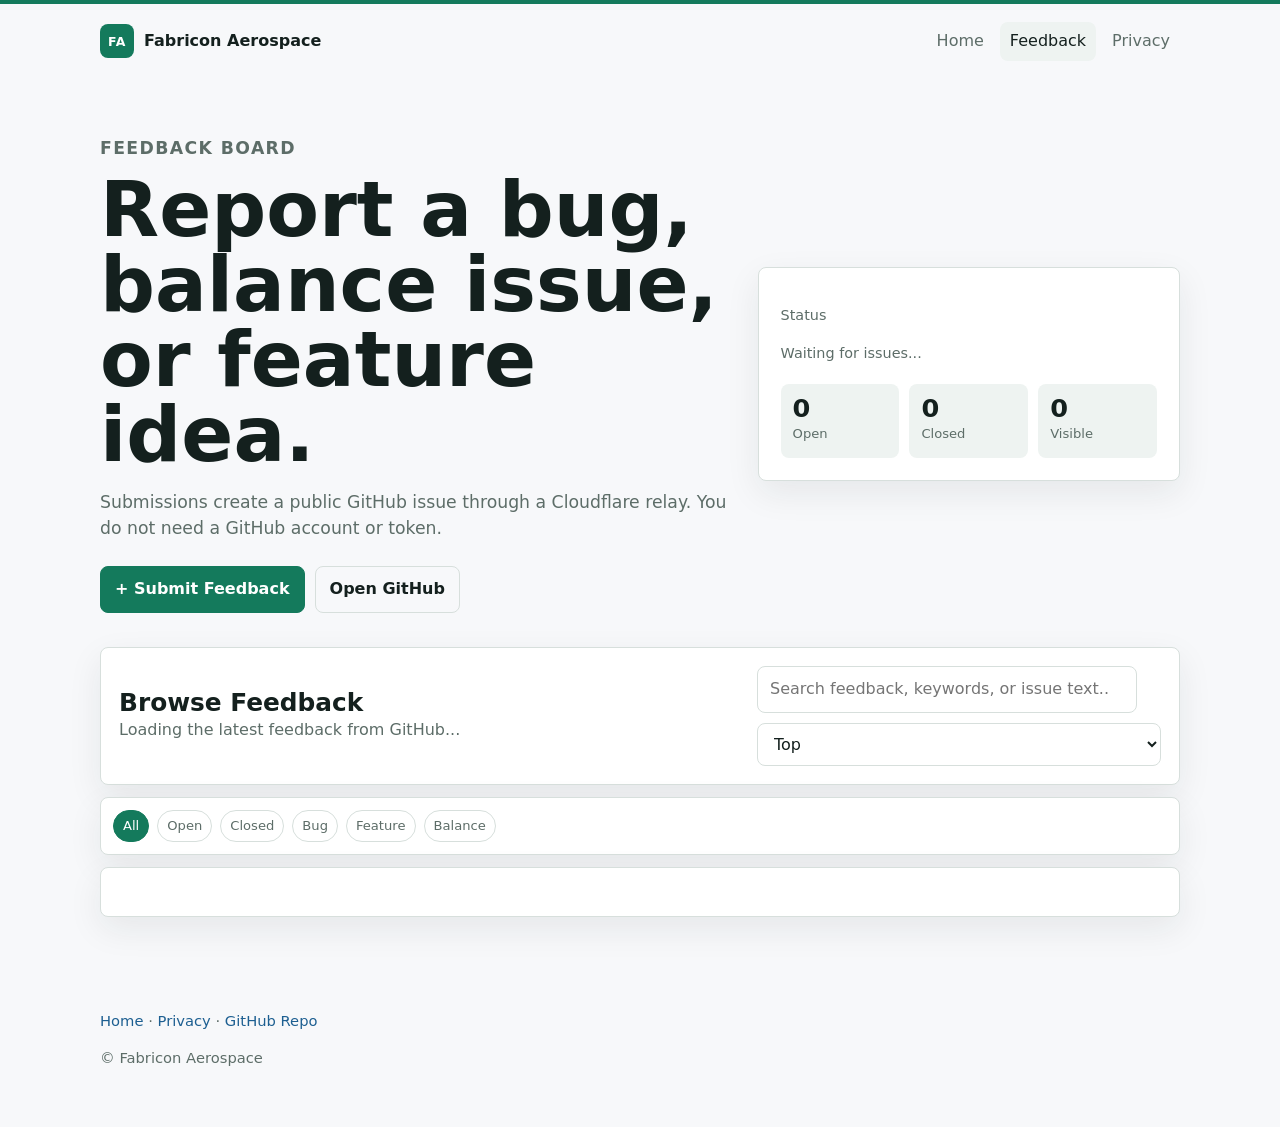
==== feedback.html @ 887889d0 "Add public feedback relay" ====
<!doctype html>
<html lang="en">
<head>
  <meta charset="utf-8" />
  <meta name="viewport" content="width=device-width, initial-scale=1" />
  <title>Feedback - Fabricon Aerospace</title>
  <meta name="description" content="Browse and submit feature requests, balance feedback, and bug reports for Fabricon Aerospace." />
  <meta name="feedback-submit-endpoint" content="https://fabricon-feedback-submit.michael-d-williams13.workers.dev/submit-feedback" />
  <meta property="og:title" content="Fabricon Aerospace Feedback" />
  <meta property="og:description" content="Browse and submit feature requests, balance feedback, and bug reports for Fabricon Aerospace." />
  <link rel="icon" type="image/svg+xml" href="assets/icon.svg" />
  <link rel="stylesheet" href="assets/styles.css" />
</head>
<body>
  <header class="site-header">
    <a class="brand" href="index.html" aria-label="Fabricon Aerospace home">
      <span class="brand-mark">FA</span>
      <span>Fabricon Aerospace</span>
    </a>
    <nav aria-label="Primary">
      <a href="index.html">Home</a>
      <a href="feedback.html" class="active">Feedback</a>
      <a href="privacy.html">Privacy</a>
    </nav>
  </header>

  <main>
    <section class="hero hero-feedback">
      <div class="hero-copy">
        <p class="eyebrow">Feedback board</p>
        <h1>Report a bug, balance issue, or feature idea.</h1>
        <p>
          Submissions create a public GitHub issue through a Cloudflare relay.
          You do not need a GitHub account or token.
        </p>
        <div class="hero-actions">
          <button id="submit-btn" class="btn primary">+ Submit Feedback</button>
          <a class="btn ghost" href="https://github.com/sankofa06/FabriconFeedback/issues" target="_blank" rel="noopener">Open GitHub</a>
        </div>
      </div>
      <aside class="hero-panel">
        <p class="panel-kicker">Status</p>
        <span id="summary-state" class="hero-panel-note">Waiting for issues...</span>
        <div class="summary-grid" aria-label="Feedback summary">
          <div><strong id="open-count">0</strong><span>Open</span></div>
          <div><strong id="closed-count">0</strong><span>Closed</span></div>
          <div><strong id="visible-count">0</strong><span>Visible</span></div>
        </div>
      </aside>
    </section>

    <section class="toolbar surface">
      <div>
        <h2>Browse Feedback</h2>
        <p id="results-copy">Loading the latest feedback from GitHub...</p>
      </div>
      <div class="toolbar-controls">
        <input
          id="search-input"
          type="search"
          placeholder="Search feedback, keywords, or issue text..."
          aria-label="Search feedback"
        />
        <select id="sort-select" aria-label="Sort feedback">
          <option value="top">Top</option>
          <option value="newest">Newest</option>
          <option value="comments">Most discussed</option>
        </select>
      </div>
    </section>

    <section class="surface filters" aria-label="Feedback filters">
      <button class="filter-chip active" data-filter="all">All</button>
      <button class="filter-chip" data-filter="open">Open</button>
      <button class="filter-chip" data-filter="closed">Closed</button>
      <button class="filter-chip" data-filter="bug">Bug</button>
      <button class="filter-chip" data-filter="enhancement">Feature</button>
      <button class="filter-chip" data-filter="balance">Balance</button>
    </section>

    <section class="surface issue-surface">
      <div id="banner" role="status" aria-live="polite"></div>
      <ul id="issue-list" aria-live="polite"></ul>
    </section>

    <dialog id="feedback-modal">
      <form id="feedback-form" method="dialog">
        <div class="modal-head">
          <h2 id="modal-title">Submit Feedback</h2>
          <button type="button" id="modal-close" class="icon-btn" aria-label="Close">×</button>
        </div>
        <label>
          Type
          <select id="issue-type">
            <option value="bug">Bug Report</option>
            <option value="feature">Feature Request</option>
            <option value="improvement">Improvement</option>
          </select>
        </label>
        <label>
          Title
          <input type="text" id="issue-title" required maxlength="200" placeholder="Brief description..." />
        </label>
        <label>
          Details
          <textarea id="issue-body" rows="5" placeholder="Steps to reproduce, expected result, balance concern, or feature details..."></textarea>
        </label>
        <label class="feedback-honeypot" aria-hidden="true">
          Website
          <input type="text" id="feedback-website" tabindex="-1" autocomplete="off" />
        </label>
        <p id="modal-error" role="alert"></p>
        <div class="modal-actions">
          <button type="button" id="modal-cancel" class="btn ghost">Cancel</button>
          <button type="submit" id="modal-submit" class="btn primary">Submit</button>
        </div>
      </form>
    </dialog>
  </main>

  <footer>
    <p>
      <a href="index.html">Home</a> ·
      <a href="privacy.html">Privacy</a> ·
      <a id="repo-link" href="#" target="_blank" rel="noopener">GitHub Repo</a>
    </p>
    <p>© Fabricon Aerospace</p>
  </footer>
  <script src="assets/feedback.js" defer></script>
</body>
</html>
---- assets/styles.css ----
:root {
  --bg: #f7f8fa;
  --surface: #ffffff;
  --surface-muted: #eef3f1;
  --text: #14201e;
  --muted: #5d6d68;
  --border: #d7dfdc;
  --accent: #147a5c;
  --accent-strong: #0f513f;
  --blue: #1d5f91;
  --success: #21724f;
  --error: #b42318;
  --shadow: 0 12px 34px rgba(22, 35, 32, 0.08);
  --radius: 8px;
  --max-w: 1120px;
}

@media (prefers-color-scheme: dark) {
  :root {
    --bg: #101416;
    --surface: #171d20;
    --surface-muted: #20292b;
    --text: #edf4f1;
    --muted: #a9b8b3;
    --border: #2d393b;
    --accent: #4bd39e;
    --accent-strong: #9af0c7;
    --blue: #7dbdf0;
    --success: #72d4a2;
    --error: #ff9b8e;
    --shadow: 0 16px 44px rgba(0, 0, 0, 0.28);
  }
}

* { box-sizing: border-box; }

html, body {
  margin: 0;
  min-height: 100%;
  background: var(--bg);
  color: var(--text);
  font-family: Inter, ui-sans-serif, system-ui, -apple-system, BlinkMacSystemFont, "Segoe UI", sans-serif;
  font-size: 16px;
  line-height: 1.55;
  -webkit-font-smoothing: antialiased;
}

body {
  border-top: 4px solid var(--accent);
}

a {
  color: var(--blue);
  text-decoration: none;
}

a:hover { text-decoration: underline; }

button,
input,
select,
textarea {
  font: inherit;
}

.site-header {
  max-width: var(--max-w);
  margin: 0 auto;
  padding: 18px 20px;
  display: flex;
  align-items: center;
  justify-content: space-between;
  gap: 18px;
}

.brand {
  display: inline-flex;
  align-items: center;
  gap: 10px;
  color: var(--text);
  font-weight: 750;
}

.brand-mark {
  width: 34px;
  height: 34px;
  border-radius: var(--radius);
  display: inline-flex;
  align-items: center;
  justify-content: center;
  background: var(--accent);
  color: #fff;
  font-size: 0.78rem;
  letter-spacing: 0.06em;
}

nav {
  display: flex;
  align-items: center;
  gap: 6px;
  flex-wrap: wrap;
}

nav a {
  color: var(--muted);
  padding: 7px 10px;
  border-radius: var(--radius);
}

nav a.active,
nav a:hover {
  color: var(--text);
  background: var(--surface-muted);
  text-decoration: none;
}

main {
  max-width: var(--max-w);
  margin: 0 auto;
  padding: 0 20px 56px;
}

.hero {
  min-height: 430px;
  display: grid;
  grid-template-columns: minmax(0, 1.2fr) minmax(280px, 0.8fr);
  gap: 24px;
  align-items: center;
  padding: 56px 0 34px;
}

.hero-feedback {
  min-height: 340px;
}

.hero-copy h1 {
  max-width: 760px;
  margin: 10px 0 16px;
  font-size: clamp(2.2rem, 6vw, 4.8rem);
  line-height: 0.98;
  letter-spacing: 0;
}

.hero-copy p {
  max-width: 680px;
  margin: 0;
  color: var(--muted);
  font-size: 1.08rem;
}

.eyebrow {
  display: inline-flex;
  align-items: center;
  gap: 8px;
  margin: 0;
  color: var(--accent-strong);
  font-size: 0.78rem;
  font-weight: 760;
  letter-spacing: 0.08em;
  text-transform: uppercase;
}

.hero-actions,
.pill-row,
.toolbar-controls,
.modal-actions {
  display: flex;
  align-items: center;
  flex-wrap: wrap;
  gap: 10px;
}

.hero-actions {
  margin-top: 24px;
}

.btn {
  border: 1px solid var(--border);
  border-radius: var(--radius);
  background: var(--surface);
  color: var(--text);
  padding: 10px 14px;
  font-weight: 680;
  cursor: pointer;
  box-shadow: none;
}

.btn:hover {
  border-color: var(--accent);
  text-decoration: none;
}

.btn.primary {
  background: var(--accent);
  border-color: var(--accent);
  color: #fff;
}

.btn.ghost {
  background: transparent;
}

.pill-row {
  margin-top: 18px;
}

.pill,
.filter-chip,
.issue-state,
.reaction {
  border-radius: 999px;
  border: 1px solid var(--border);
  background: var(--surface);
  color: var(--muted);
  padding: 5px 9px;
  font-size: 0.82rem;
}

.hero-panel,
.surface,
.feature-card,
.cta-band,
dialog {
  background: var(--surface);
  border: 1px solid var(--border);
  border-radius: var(--radius);
  box-shadow: var(--shadow);
}

.hero-panel {
  padding: 22px;
}

.panel-kicker,
.hero-panel-note {
  color: var(--muted);
  font-size: 0.9rem;
}

.steps {
  margin: 14px 0 0;
  padding-left: 22px;
}

.steps li + li {
  margin-top: 10px;
}

.summary-grid {
  display: grid;
  grid-template-columns: repeat(3, 1fr);
  gap: 10px;
  margin-top: 18px;
}

.summary-grid div {
  padding: 12px;
  background: var(--surface-muted);
  border-radius: var(--radius);
}

.summary-grid strong {
  display: block;
  font-size: 1.6rem;
  line-height: 1;
}

.summary-grid span {
  color: var(--muted);
  font-size: 0.82rem;
}

.section {
  padding: 34px 0;
}

.section-heading {
  margin-bottom: 16px;
}

.section-heading h2,
.cta-band h2,
.toolbar h2 {
  margin: 6px 0 0;
  font-size: 1.55rem;
  line-height: 1.15;
}

.feature-grid {
  display: grid;
  grid-template-columns: repeat(3, 1fr);
  gap: 14px;
}

.feature-card {
  padding: 20px;
}

.feature-card h3 {
  margin: 0 0 8px;
}

.feature-card p {
  margin: 0;
  color: var(--muted);
}

.cta-band {
  margin-top: 12px;
  padding: 24px;
  display: flex;
  align-items: center;
  justify-content: space-between;
  gap: 18px;
}

.toolbar {
  margin-bottom: 12px;
  padding: 18px;
  display: flex;
  align-items: center;
  justify-content: space-between;
  gap: 16px;
}

.toolbar h2,
.toolbar p {
  margin: 0;
}

.toolbar p {
  color: var(--muted);
}

input,
select,
textarea {
  width: 100%;
  border: 1px solid var(--border);
  border-radius: var(--radius);
  background: var(--surface);
  color: var(--text);
  padding: 10px 12px;
}

.toolbar input[type="search"] {
  width: min(380px, 100%);
}

.filters {
  margin-bottom: 12px;
  padding: 12px;
  display: flex;
  flex-wrap: wrap;
  gap: 8px;
}

.filter-chip {
  cursor: pointer;
}

.filter-chip.active {
  background: var(--accent);
  border-color: var(--accent);
  color: #fff;
}

.issue-surface {
  padding: 12px;
}

#banner {
  min-height: 24px;
  color: var(--muted);
  padding: 8px;
}

#banner.error,
#modal-error {
  color: var(--error);
}

#issue-list {
  list-style: none;
  margin: 0;
  padding: 0;
  display: grid;
  gap: 10px;
}

.issue-card {
  border: 1px solid var(--border);
  border-radius: var(--radius);
  padding: 16px;
  background: var(--surface);
}

.issue-topline {
  display: flex;
  align-items: flex-start;
  justify-content: space-between;
  gap: 12px;
}

.issue-number {
  color: var(--muted);
  font-size: 0.82rem;
}

.issue-link {
  display: inline-block;
  margin-top: 2px;
  color: var(--text);
  font-weight: 740;
}

.issue-state {
  color: var(--blue);
  white-space: nowrap;
}

.issue-state.closed {
  color: var(--success);
}

.issue-meta,
.issue-actions,
.label-row {
  display: flex;
  flex-wrap: wrap;
  gap: 8px;
  align-items: center;
}

.issue-meta {
  margin-top: 8px;
  color: var(--muted);
  font-size: 0.86rem;
}

.issue-body {
  color: var(--muted);
}

.issue-actions {
  margin-top: 12px;
}

.upvote-btn {
  border: 1px solid var(--border);
  border-radius: var(--radius);
  padding: 6px 9px;
  color: var(--text);
}

dialog {
  width: min(560px, calc(100vw - 28px));
  padding: 0;
  color: var(--text);
}

dialog::backdrop {
  background: rgba(0, 0, 0, 0.45);
}

dialog form {
  padding: 20px;
}

.modal-head {
  display: flex;
  align-items: center;
  justify-content: space-between;
  gap: 12px;
}

.modal-head h2 {
  margin: 0;
}

.icon-btn {
  border: 0;
  background: transparent;
  color: var(--text);
  font-size: 1.5rem;
}

dialog label {
  display: grid;
  gap: 6px;
  margin-top: 14px;
  color: var(--muted);
  font-weight: 680;
}

dialog textarea {
  min-height: 130px;
  resize: vertical;
}

.feedback-honeypot {
  position: absolute;
  left: -10000px;
}

.modal-actions {
  justify-content: flex-end;
  margin-top: 18px;
}

.policy .hero {
  min-height: 280px;
}

.prose {
  padding: 24px;
}

.prose h2 {
  margin: 22px 0 8px;
}

.prose h2:first-child {
  margin-top: 0;
}

.prose p {
  color: var(--muted);
}

footer {
  max-width: var(--max-w);
  margin: 0 auto;
  padding: 22px 20px 42px;
  color: var(--muted);
  font-size: 0.92rem;
}

@media (max-width: 760px) {
  .site-header,
  .toolbar,
  .cta-band {
    align-items: flex-start;
    flex-direction: column;
  }

  .hero {
    grid-template-columns: 1fr;
    min-height: auto;
    padding-top: 28px;
  }

  .feature-grid,
  .summary-grid {
    grid-template-columns: 1fr;
  }

  .toolbar-controls {
    width: 100%;
  }
}
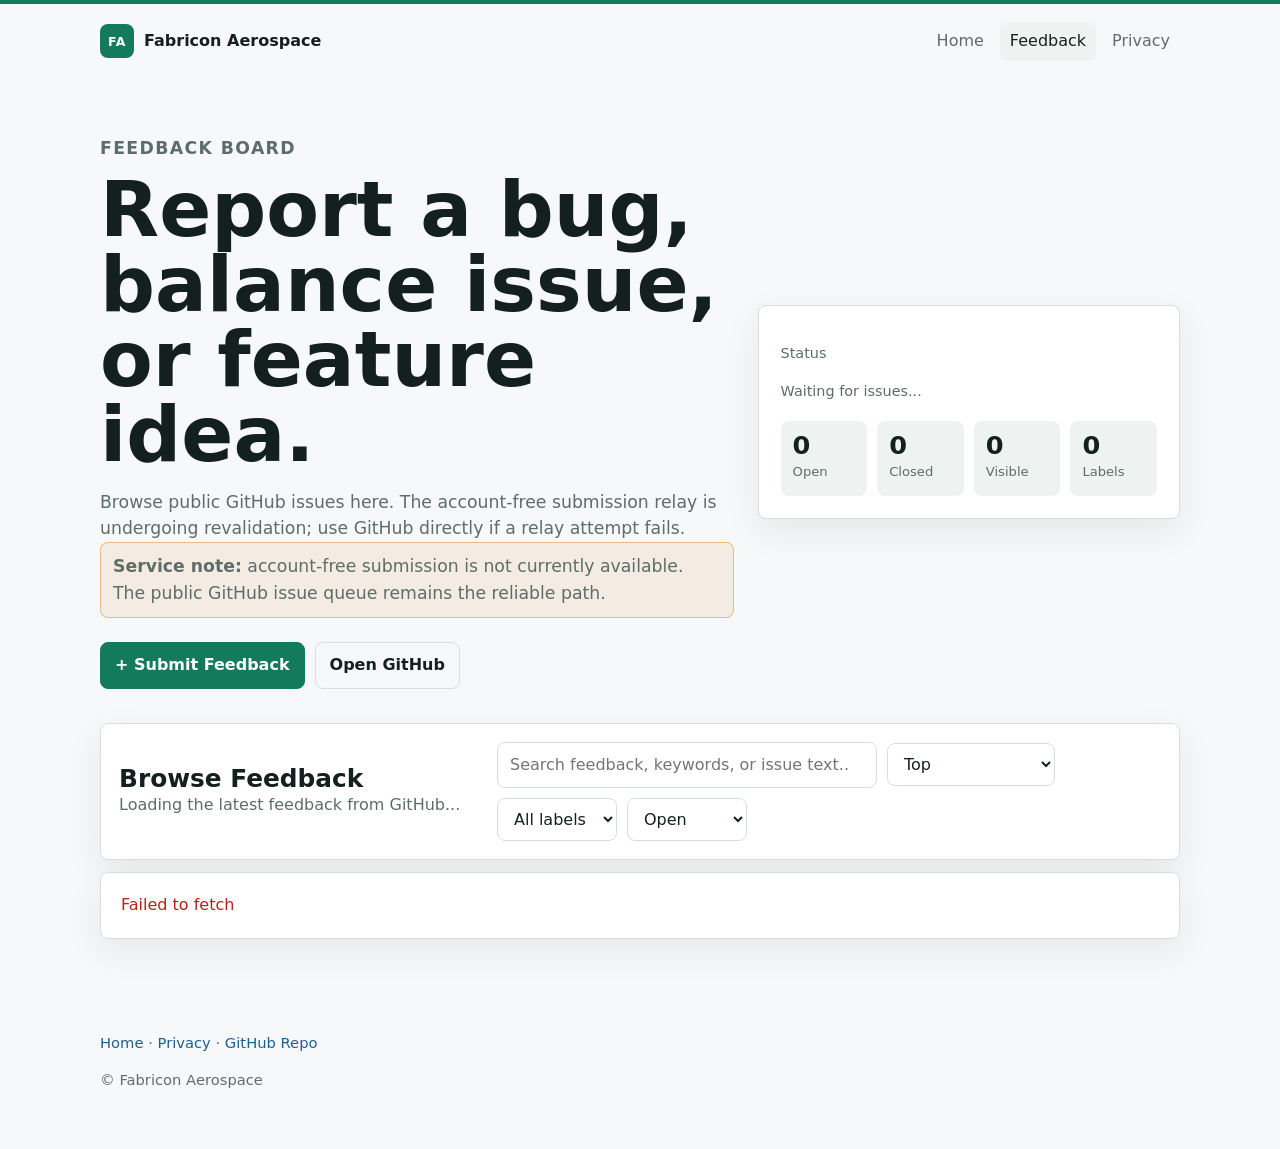
==== commit e0a64008: "Repair feedback board and add roadmap" ====
--- a/feedback.html
+++ b/feedback.html
@@ -30,8 +30,12 @@
         <p class="eyebrow">Feedback board</p>
         <h1>Report a bug, balance issue, or feature idea.</h1>
         <p>
-          Submissions create a public GitHub issue through a Cloudflare relay.
-          You do not need a GitHub account or token.
+          Browse public GitHub issues here. The account-free submission relay is
+          undergoing revalidation; use GitHub directly if a relay attempt fails.
+        </p>
+        <p class="service-notice" role="note">
+          <strong>Service note:</strong> account-free submission is not currently
+          available. The public GitHub issue queue remains the reliable path.
         </p>
         <div class="hero-actions">
           <button id="submit-btn" class="btn primary">+ Submit Feedback</button>
@@ -42,9 +46,10 @@
         <p class="panel-kicker">Status</p>
         <span id="summary-state" class="hero-panel-note">Waiting for issues...</span>
         <div class="summary-grid" aria-label="Feedback summary">
-          <div><strong id="open-count">0</strong><span>Open</span></div>
-          <div><strong id="closed-count">0</strong><span>Closed</span></div>
-          <div><strong id="visible-count">0</strong><span>Visible</span></div>
+          <div><strong id="summary-open">0</strong><span>Open</span></div>
+          <div><strong id="summary-closed">0</strong><span>Closed</span></div>
+          <div><strong id="summary-visible">0</strong><span>Visible</span></div>
+          <div><strong id="summary-labels">0</strong><span>Labels</span></div>
         </div>
       </aside>
     </section>
@@ -66,25 +71,24 @@
           <option value="newest">Newest</option>
           <option value="comments">Most discussed</option>
         </select>
+        <select id="label-select" aria-label="Filter feedback by label">
+          <option value="">All labels</option>
+        </select>
+        <select id="state-select" aria-label="Filter feedback by state">
+          <option value="open">Open</option>
+          <option value="all">All</option>
+          <option value="closed">Closed</option>
+        </select>
       </div>
     </section>
 
-    <section class="surface filters" aria-label="Feedback filters">
-      <button class="filter-chip active" data-filter="all">All</button>
-      <button class="filter-chip" data-filter="open">Open</button>
-      <button class="filter-chip" data-filter="closed">Closed</button>
-      <button class="filter-chip" data-filter="bug">Bug</button>
-      <button class="filter-chip" data-filter="enhancement">Feature</button>
-      <button class="filter-chip" data-filter="balance">Balance</button>
-    </section>
-
     <section class="surface issue-surface">
-      <div id="banner" role="status" aria-live="polite"></div>
+      <div id="status-banner" role="status" aria-live="polite" hidden></div>
       <ul id="issue-list" aria-live="polite"></ul>
     </section>
 
-    <dialog id="feedback-modal">
-      <form id="feedback-form" method="dialog">
+    <dialog id="submit-modal">
+      <form id="submit-form">
         <div class="modal-head">
           <h2 id="modal-title">Submit Feedback</h2>
           <button type="button" id="modal-close" class="icon-btn" aria-label="Close">×</button>
--- a/assets/styles.css
+++ b/assets/styles.css
@@ -174,6 +174,16 @@
   margin-top: 24px;
 }
 
+.service-notice {
+  margin-top: 16px;
+  padding: 10px 12px;
+  border: 1px solid rgba(217, 119, 6, 0.42);
+  border-radius: var(--radius);
+  background: rgba(217, 119, 6, 0.09);
+  color: var(--text);
+  font-size: 0.92rem;
+}
+
 .btn {
   border: 1px solid var(--border);
   border-radius: var(--radius);
@@ -248,7 +258,7 @@
 
 .summary-grid {
   display: grid;
-  grid-template-columns: repeat(3, 1fr);
+  grid-template-columns: repeat(4, 1fr);
   gap: 10px;
   margin-top: 18px;
 }
@@ -347,6 +357,11 @@
   width: min(380px, 100%);
 }
 
+.toolbar-controls select {
+  width: auto;
+  min-width: 120px;
+}
+
 .filters {
   margin-bottom: 12px;
   padding: 12px;
@@ -369,15 +384,144 @@
   padding: 12px;
 }
 
-#banner {
+#status-banner {
   min-height: 24px;
   color: var(--muted);
   padding: 8px;
 }
 
-#banner.error,
+#status-banner.error,
 #modal-error {
   color: var(--error);
+}
+
+.roadmap-section {
+  scroll-margin-top: 24px;
+}
+
+.roadmap-heading {
+  display: grid;
+  gap: 18px;
+  margin-bottom: 18px;
+}
+
+.roadmap-heading h2 {
+  max-width: 760px;
+  margin: 8px 0 0;
+  font-size: clamp(1.8rem, 4vw, 3rem);
+  line-height: 1.05;
+}
+
+.roadmap-heading > p {
+  max-width: 620px;
+  margin: 0;
+  color: var(--muted);
+}
+
+.roadmap-grid {
+  display: grid;
+  gap: 12px;
+}
+
+.roadmap-card {
+  min-width: 0;
+  padding: 20px;
+  border: 1px solid var(--border);
+  border-radius: var(--radius);
+  background: var(--surface);
+  box-shadow: var(--shadow);
+}
+
+.roadmap-card h3 {
+  margin: 8px 0;
+  font-size: 1.16rem;
+  line-height: 1.25;
+}
+
+.roadmap-card p,
+.roadmap-card li,
+.roadmap-links p {
+  color: var(--muted);
+}
+
+.roadmap-card ul,
+.roadmap-card ol {
+  margin: 10px 0 0;
+  padding-left: 20px;
+}
+
+.roadmap-card li + li {
+  margin-top: 6px;
+}
+
+.roadmap-state {
+  display: flex;
+  align-items: center;
+  gap: 8px;
+  margin: 0;
+  color: var(--text);
+  font-size: 0.75rem;
+  font-weight: 800;
+  letter-spacing: 0.08em;
+  text-transform: uppercase;
+}
+
+.roadmap-state span {
+  width: 9px;
+  height: 9px;
+  border-radius: 999px;
+  background: var(--muted);
+}
+
+.roadmap-card--built .roadmap-state span { background: var(--success); }
+.roadmap-card--degraded .roadmap-state span { background: #d97706; }
+.roadmap-card--next .roadmap-state span { background: var(--blue); }
+.roadmap-card--later .roadmap-state span { background: #8b5cf6; }
+
+.roadmap-links {
+  display: grid;
+  gap: 1px;
+  margin-top: 12px;
+  overflow: hidden;
+  border: 1px solid var(--border);
+  border-radius: var(--radius);
+  background: var(--border);
+}
+
+.roadmap-links > div {
+  padding: 20px;
+  background: var(--surface);
+}
+
+.roadmap-links span {
+  display: block;
+  color: var(--accent-strong);
+  font-size: 0.72rem;
+  font-weight: 800;
+  letter-spacing: 0.08em;
+  text-transform: uppercase;
+}
+
+.roadmap-links strong {
+  display: block;
+  margin-top: 4px;
+  font-size: 1.08rem;
+}
+
+.roadmap-links p {
+  margin: 7px 0 10px;
+}
+
+@media (min-width: 761px) {
+  .roadmap-heading {
+    grid-template-columns: minmax(0, 1.1fr) minmax(280px, 0.9fr);
+    align-items: end;
+  }
+
+  .roadmap-grid,
+  .roadmap-links {
+    grid-template-columns: repeat(2, minmax(0, 1fr));
+  }
 }
 
 #issue-list {
@@ -551,11 +695,19 @@
   }
 
   .feature-grid,
+  .feature-grid {
+    grid-template-columns: 1fr;
+  }
+
   .summary-grid {
-    grid-template-columns: 1fr;
+    grid-template-columns: repeat(2, minmax(0, 1fr));
   }
 
   .toolbar-controls {
     width: 100%;
   }
-}
+
+  .toolbar-controls select {
+    width: 100%;
+  }
+}
